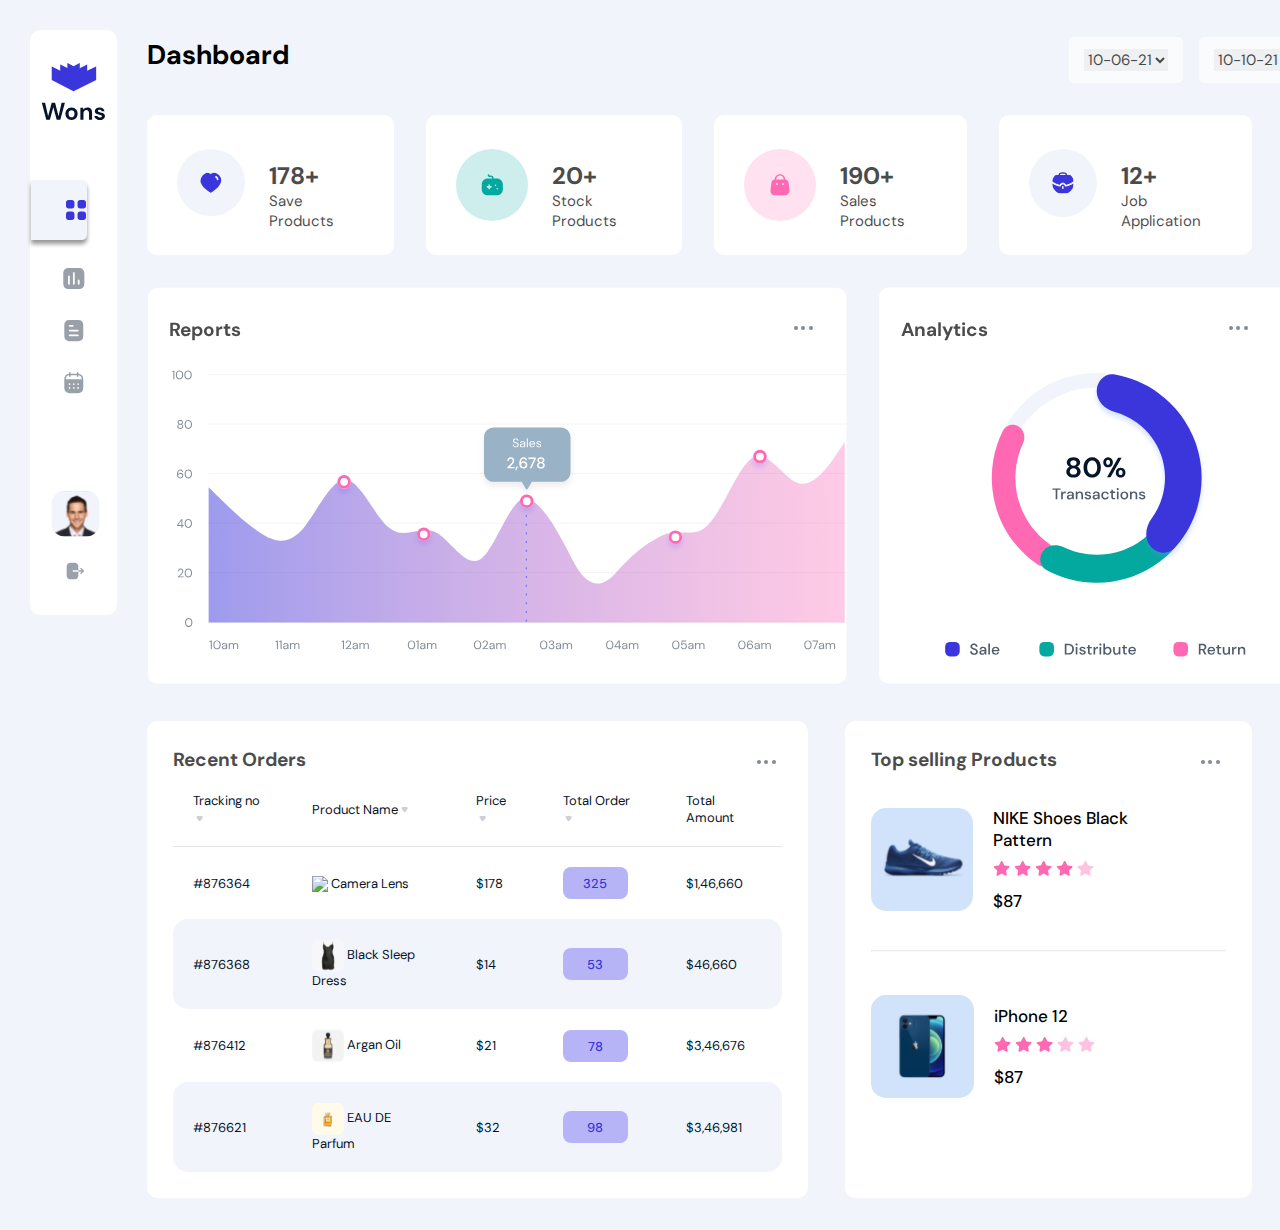
==== index.html @ 0113b651 "the new project" ====
<!DOCTYPE html>
<html lang="en">
<head>
    <meta charset="UTF-8">
    <meta http-equiv="X-UA-Compatible" content="IE=edge">
    <meta name="viewport" content="width=device-width, user-scalable=no, initial-scale=1.0, maximum-scale=1.0, minimum-scale=1.0">
    <title>Wons</title>
    <link rel="stylesheet" href="css/style.css">
</head>
<body>
    <aside>  
        <div class="container">
            <navigation class="navigation">
                <div class="logo_block">
                    <a href="#"><img src="/img/logo.svg" alt="logo"></a>
                </div>
                <div class="menu_bar">
                    <a href="#" class="active"><svg width="20" height="20" viewBox="0 0 20 20" fill="none" xmlns="http://www.w3.org/2000/svg">
                            <path fill-rule="evenodd" clip-rule="evenodd" d="M2.54 0H5.92C7.33 0 8.46 1.15 8.46 2.561V5.97C8.46 7.39 7.33 8.53 5.92 8.53H2.54C1.14 8.53 0 7.39 0 5.97V2.561C0 1.15 1.14 0 2.54 0ZM2.54 11.4697H5.92C7.33 11.4697 8.46 12.6107 8.46 14.0307V17.4397C8.46 18.8497 7.33 19.9997 5.92 19.9997H2.54C1.14 19.9997 0 18.8497 0 17.4397V14.0307C0 12.6107 1.14 11.4697 2.54 11.4697ZM17.4601 0H14.0801C12.6701 0 11.5401 1.15 11.5401 2.561V5.97C11.5401 7.39 12.6701 8.53 14.0801 8.53H17.4601C18.8601 8.53 20.0001 7.39 20.0001 5.97V2.561C20.0001 1.15 18.8601 0 17.4601 0ZM14.0801 11.4697H17.4601C18.8601 11.4697 20.0001 12.6107 20.0001 14.0307V17.4397C20.0001 18.8497 18.8601 19.9997 17.4601 19.9997H14.0801C12.6701 19.9997 11.5401 18.8497 11.5401 17.4397V14.0307C11.5401 12.6107 12.6701 11.4697 14.0801 11.4697Z"/></g></svg>                        
                    <a href="#"><svg width="26" height="27" viewBox="0 0 26 27" fill="none" xmlns="http://www.w3.org/2000/svg">
                            <path fill-rule="evenodd" clip-rule="evenodd" d="M7.86874 2.97266H17.7137C21.2989 2.97266 23.3229 5.01036 23.3335 8.60301V18.4693C23.3335 22.0609 21.2989 24.0997 17.7137 24.0997H7.86874C4.2835 24.0997 2.25 22.0609 2.25 18.4693V8.60301C2.25 5.01036 4.2835 2.97266 7.86874 2.97266ZM12.8438 19.7258C13.2981 19.7258 13.6766 19.3878 13.7188 18.9336V8.16933C13.7609 7.84186 13.6039 7.51334 13.3192 7.33481C13.023 7.15523 12.6646 7.15523 12.381 7.33481C12.0953 7.51334 11.9383 7.84186 11.9688 8.16933V18.9336C12.0226 19.3878 12.401 19.7258 12.8438 19.7258ZM17.6935 19.726C18.1363 19.726 18.5147 19.388 18.5685 18.9337V15.4689C18.5991 15.1298 18.442 14.8139 18.1563 14.6344C17.8727 14.4548 17.5143 14.4548 17.2192 14.6344C16.9335 14.8139 16.7764 15.1298 16.8186 15.4689V18.9337C16.8607 19.388 17.2392 19.726 17.6935 19.726ZM8.80637 18.9349C8.7642 19.3891 8.38576 19.7271 7.93141 19.7271C7.47811 19.7271 7.09861 19.3891 7.0575 18.9349V11.6355C7.02587 11.307 7.18294 10.9805 7.46863 10.801C7.7522 10.6214 8.11167 10.6214 8.3963 10.801C8.67987 10.9805 8.83905 11.307 8.80637 11.6355V18.9349Z" fill="#06152B"/></g></svg></a>
                    <a href="#"><svg width="26" height="27" viewBox="0 0 26 27" fill="none" xmlns="http://www.w3.org/2000/svg">
                            <path fill-rule="evenodd" clip-rule="evenodd" d="M8.37428 3.05957H17.2093C20.4656 3.05957 22.2788 4.93988 22.2788 8.16175V19.0739C22.2788 22.3486 20.4656 24.1866 17.2093 24.1866H8.37428C5.1696 24.1866 3.30371 22.3486 3.30371 19.0739V8.16175C3.30371 4.93988 5.1696 3.05957 8.37428 3.05957ZM8.65858 7.9835V7.97294H11.8095C12.2638 7.97294 12.6328 8.34266 12.6328 8.79584C12.6328 9.26169 12.2638 9.63141 11.8095 9.63141H8.65858C8.20423 9.63141 7.83632 9.26169 7.83632 8.80746C7.83632 8.35322 8.20423 7.9835 8.65858 7.9835ZM8.65858 14.4064H16.9233C17.3766 14.4064 17.7455 14.0367 17.7455 13.5825C17.7455 13.1282 17.3766 12.7575 16.9233 12.7575H8.65858C8.20423 12.7575 7.83632 13.1282 7.83632 13.5825C7.83632 14.0367 8.20423 14.4064 8.65858 14.4064ZM8.65874 19.2336H16.9235C17.3441 19.1913 17.6614 18.8311 17.6614 18.4096C17.6614 17.9765 17.3441 17.6174 16.9235 17.5751H8.65874C8.34249 17.5434 8.03678 17.6913 7.86811 17.966C7.69944 18.2301 7.69944 18.5787 7.86811 18.8533C8.03678 19.1174 8.34249 19.2758 8.65874 19.2336Z" fill="#06152B"/></g></svg></a>
                    <a href="#"><svg width="26" height="27" viewBox="0 0 26 27" fill="none" xmlns="http://www.w3.org/2000/svg">
                            <path fill-rule="evenodd" clip-rule="evenodd" d="M17.4411 3.91447L17.4421 4.70634C20.346 4.93439 22.2642 6.91723 22.2674 9.958L22.2788 18.8586C22.283 22.1739 20.2045 24.2137 16.8728 24.219L8.73469 24.2296C5.42386 24.2338 3.31933 22.1454 3.31517 18.8206L3.30372 10.0245C3.29955 6.96369 5.15012 4.98613 8.05399 4.71901L8.05295 3.92714C8.05191 3.46258 8.39538 3.1131 8.85334 3.1131C9.3113 3.11204 9.65477 3.46047 9.65581 3.92503L9.65685 4.6641L15.8393 4.65566L15.8382 3.91658C15.8372 3.45202 16.1807 3.1036 16.6386 3.10254C17.0862 3.10149 17.4401 3.44991 17.4411 3.91447ZM4.90732 10.3513L20.6652 10.3302V9.96067C20.6205 7.69065 19.4839 6.49968 17.4439 6.32231L17.445 7.13529C17.445 7.58929 17.0921 7.94933 16.6446 7.94933C16.1866 7.95039 15.8421 7.59141 15.8421 7.1374L15.8411 6.28219L9.65864 6.29063L9.65968 7.14479C9.65968 7.59985 9.31725 7.95883 8.85929 7.95883C8.40134 7.95989 8.05683 7.60196 8.05683 7.1469L8.05579 6.33392C6.0262 6.53769 4.90316 7.73289 4.90628 10.023L4.90732 10.3513ZM16.2067 15.1495V15.1611C16.2171 15.6468 16.6126 16.0153 17.0925 16.0047C17.5608 15.9931 17.9345 15.5908 17.9241 15.1051C17.9022 14.6406 17.5265 14.2615 17.0591 14.2626C16.5804 14.2732 16.2057 14.6638 16.2067 15.1495ZM17.0657 19.8899C16.5869 19.8793 16.2008 19.4792 16.1997 18.9935C16.1893 18.5078 16.5734 18.1055 17.0521 18.0939H17.0626C17.5517 18.0939 17.9483 18.4941 17.9483 18.9903C17.9493 19.4866 17.5538 19.8888 17.0657 19.8899ZM11.918 15.1675C11.9388 15.6532 12.3353 16.0323 12.8141 16.0111C13.2825 15.989 13.6561 15.5878 13.6353 15.1021C13.6239 14.627 13.2388 14.2574 12.7704 14.2585C12.2916 14.2796 11.9169 14.6819 11.918 15.1675ZM12.8182 19.8425C12.3394 19.8636 11.9439 19.4846 11.9221 18.9989C11.9221 18.5132 12.2957 18.112 12.7745 18.0898C13.2429 18.0888 13.629 18.4583 13.6394 18.9324C13.6613 19.4191 13.2866 19.8203 12.8182 19.8425ZM7.63024 15.2047C7.65106 15.6904 8.04761 16.0704 8.52638 16.0483C8.99475 16.0272 9.3684 15.6249 9.34655 15.1392C9.33614 14.6641 8.95104 14.2946 8.48163 14.2956C8.00285 14.3167 7.6292 14.719 7.63024 15.2047ZM8.53082 19.8484C8.05204 19.8706 7.65653 19.4905 7.63468 19.0048C7.63363 18.5191 8.00833 18.1168 8.4871 18.0957C8.95547 18.0947 9.34161 18.4642 9.35202 18.9393C9.37388 19.425 9.00022 19.8273 8.53082 19.8484Z" fill="#06152B"/></g></svg></a>                                                                                                                                                                                         
                </div>
                <div class="profile">
                    <a href="#"><img src="/img/profile_photo.svg" alt=""></a>
                    <a href="#"><img src="/img/logout.svg" alt=""></a>                    
                </div>
            </navigation>
        </div>
    </aside>
    <main>
        <section class="page_header">
            <div class="page_header_title">
                <h2>Dashboard</h2>
            </div>
            <div class="page_header_select">
                <div class="page_header_select_item">
                    <select name="" id=""><option value="">10-06-21</option></select>
                </div>
                <div class="page_header_select_item">
                    <select name="" id=""><option value="">10-10-21</option></select>
                </div>                                              
            </div>
        </section>
        <section class="results">
            <div class="results_wrapper">
                <div class="results_item">
                    <div class="results_item_img">
                        <img src="/img/heart.svg" alt="heart" >
                    </div>            
                    <div class="result_item_number">
                        <span>178+</span>
                        <h3>Save Products</h3>
                    </div>
                </div>
                <div class="results_item">
                    <div class="result_item_img circle_green">
                        <img src="/img/game.svg" alt="game"">
                    </div>                    
                    <div class="result_item_number">
                        <span>20+</span>
                        <h3>Stock Products</h3>
                    </div>
                </div>
                <div class="results_item ">
                    <div class="result_item_img circle_red">
                        <img src="/img/bag.svg" alt="work" >
                    </div>                    
                    <div class="result_item_number">
                        <span>190+</span>
                        <h3>Sales Products</h3>
                    </div>
                </div>
                <div class="results_item">
                    <div class="result_item_img">
                        <img src="/img/work.svg" alt="bag">
                    </div>                    
                    <div class="result_item_number">
                        <span>12+</span>
                        <h3>Job Application</h3>
                    </div>
                </div>
            </div>
        </div>
        <section class="analitycs">
            <div class="analitycs_first_section">               
                <img src="/img/reports.svg" alt="">
                <div class="analitycs_menu">
                    <h4 class="title_of_section">Reports</h4>
                    <button class="menu_dot">
                        <span class="dot"></span>
                        <span class="dot"></span>
                        <span class="dot"></span>
                    </button>
                </div>
            </div>
            <div class="analitycs_second_section">               
                <img src="/img/transaction.svg" alt="">
                <div class="analitycs_menu">
                    <h4 class="title_of_section">Analytics</h4>
                    <button class="menu_dot">
                        <span class="dot"></span>
                        <span class="dot"></span>
                        <span class="dot"></span>
                    </button>
                </div>
            </div>            
        </section>
        <div class="orders">
            <div class="orders_wrapper">
                <div class="orders_section">
                    <div class="orders_header">
                        <h4 class="title_of_section">Recent Orders</h4>
                        <button class="menu_dot">
                            <span class="dot"></span>
                            <span class="dot"></span>
                            <span class="dot"></span>
                        </button>
                    </div>
                    <table class="orders_table">
                        <thead>
                            <tr>
                                <th class="desc">Tracking no</th>
                                <th class="desc">Product Name</th>
                                <th class="desc">Price </th>
                                <th class="desc">Total Order </th>
                                <th>Total Amount</th>
                            </tr>
                        </thead>
                        <tbody>
                            <tr>
                                <td>#876364</td>
                                <td> <img src="/img/camera.svg"> Camera Lens</td>
                                <td>$178</td>
                                <td><div class="total_order">325</div></td>
                                <td>$1,46,660</td>
                            </tr>
                            <tr>
                                <td>#876368</td>
                                <td> <img src="/img/black_dress.svg"> Black Sleep Dress</td>
                                <td>$14</td>
                                <td><div class="total_order">53</div></td>
                                <td>$46,660</td>
                            </tr>
                            <tr>
                                <td>#876412</td>
                                <td> <img src="/img/argan_oil.svg" alt=""> Argan Oil</td>
                                <td>$21</td>
                                <td><div class="total_order">78</div></td>
                                <td>$3,46,676</td>
                            </tr>
                            <tr>
                                <td>#876621</td>
                                <td> <img src="/img/parfum.svg" alt=""> EAU DE Parfum</td>
                                <td>$32</td>
                                <td> <div class="total_order">98</div></td>
                                <td>$3,46,981</td>
                            </tr>              
                        </tbody>                                  
                    </table>
                </div>
                <div class="orders_section">
                    <div class="orders_header">
                        <h4 class="title_of_section">Top selling Products</h4>
                        <button class="menu_dot">
                            <span class="dot"></span>
                            <span class="dot"></span>
                            <span class="dot"></span>
                        </button>
                    </div>
                    <div class="order_header_item">
                        <img src="/img/nike_shoes.svg" alt="">
                        <div class="orders_description">
                            <span>NIKE Shoes Black Pattern</span>
                            <div class="stars">
                                <svg width="17" height="16" viewBox="0 0 17 16" fill="none" xmlns="http://www.w3.org/2000/svg"><path d="M13.3578 10.1684C13.153 10.3638 13.0589 10.6463 13.1056 10.9234L13.8084 14.7527C13.8676 15.0772 13.7285 15.4057 13.4526 15.5933C13.1823 15.7878 12.8226 15.8112 12.5277 15.6555L9.02645 13.8576C8.90471 13.7938 8.76953 13.7596 8.63119 13.7557H8.41695C8.34264 13.7666 8.26992 13.7899 8.20351 13.8257L4.70147 15.6322C4.52835 15.7178 4.3323 15.7481 4.1402 15.7178C3.6722 15.6306 3.35995 15.1916 3.43663 14.7286L4.1402 10.8993C4.18684 10.6198 4.09277 10.3358 3.88802 10.1373L1.03342 7.41318C0.794684 7.18514 0.711678 6.84268 0.820771 6.53369C0.926702 6.22548 1.19706 6.00055 1.52355 5.94996L5.45247 5.38879C5.75129 5.35844 6.01375 5.17943 6.14814 4.9148L7.87939 1.42017C7.9205 1.34234 7.97347 1.27074 8.0375 1.21003L8.10865 1.15555C8.1458 1.11507 8.18849 1.08161 8.23592 1.05436L8.32209 1.02323L8.45648 0.96875H8.78929C9.08653 0.999104 9.34819 1.17422 9.48496 1.43574L11.2391 4.9148C11.3656 5.16931 11.6115 5.34598 11.8953 5.38879L15.8242 5.94996C16.1562 5.99665 16.4337 6.22236 16.5436 6.53369C16.6471 6.84579 16.5578 7.18825 16.3143 7.41318L13.3578 10.1684Z" fill="#FF69B4"/>
                                    </svg>
                                <svg width="17" height="16" viewBox="0 0 17 16" fill="none" xmlns="http://www.w3.org/2000/svg"><path d="M13.3578 10.1684C13.153 10.3638 13.0589 10.6463 13.1056 10.9234L13.8084 14.7527C13.8676 15.0772 13.7285 15.4057 13.4526 15.5933C13.1823 15.7878 12.8226 15.8112 12.5277 15.6555L9.02645 13.8576C8.90471 13.7938 8.76953 13.7596 8.63119 13.7557H8.41695C8.34264 13.7666 8.26992 13.7899 8.20351 13.8257L4.70147 15.6322C4.52835 15.7178 4.3323 15.7481 4.1402 15.7178C3.6722 15.6306 3.35995 15.1916 3.43663 14.7286L4.1402 10.8993C4.18684 10.6198 4.09277 10.3358 3.88802 10.1373L1.03342 7.41318C0.794684 7.18514 0.711678 6.84268 0.820771 6.53369C0.926702 6.22548 1.19706 6.00055 1.52355 5.94996L5.45247 5.38879C5.75129 5.35844 6.01375 5.17943 6.14814 4.9148L7.87939 1.42017C7.9205 1.34234 7.97347 1.27074 8.0375 1.21003L8.10865 1.15555C8.1458 1.11507 8.18849 1.08161 8.23592 1.05436L8.32209 1.02323L8.45648 0.96875H8.78929C9.08653 0.999104 9.34819 1.17422 9.48496 1.43574L11.2391 4.9148C11.3656 5.16931 11.6115 5.34598 11.8953 5.38879L15.8242 5.94996C16.1562 5.99665 16.4337 6.22236 16.5436 6.53369C16.6471 6.84579 16.5578 7.18825 16.3143 7.41318L13.3578 10.1684Z" fill="#FF69B4"/>
                                    </svg>
                                <svg width="17" height="16" viewBox="0 0 17 16" fill="none" xmlns="http://www.w3.org/2000/svg"><path d="M13.3578 10.1684C13.153 10.3638 13.0589 10.6463 13.1056 10.9234L13.8084 14.7527C13.8676 15.0772 13.7285 15.4057 13.4526 15.5933C13.1823 15.7878 12.8226 15.8112 12.5277 15.6555L9.02645 13.8576C8.90471 13.7938 8.76953 13.7596 8.63119 13.7557H8.41695C8.34264 13.7666 8.26992 13.7899 8.20351 13.8257L4.70147 15.6322C4.52835 15.7178 4.3323 15.7481 4.1402 15.7178C3.6722 15.6306 3.35995 15.1916 3.43663 14.7286L4.1402 10.8993C4.18684 10.6198 4.09277 10.3358 3.88802 10.1373L1.03342 7.41318C0.794684 7.18514 0.711678 6.84268 0.820771 6.53369C0.926702 6.22548 1.19706 6.00055 1.52355 5.94996L5.45247 5.38879C5.75129 5.35844 6.01375 5.17943 6.14814 4.9148L7.87939 1.42017C7.9205 1.34234 7.97347 1.27074 8.0375 1.21003L8.10865 1.15555C8.1458 1.11507 8.18849 1.08161 8.23592 1.05436L8.32209 1.02323L8.45648 0.96875H8.78929C9.08653 0.999104 9.34819 1.17422 9.48496 1.43574L11.2391 4.9148C11.3656 5.16931 11.6115 5.34598 11.8953 5.38879L15.8242 5.94996C16.1562 5.99665 16.4337 6.22236 16.5436 6.53369C16.6471 6.84579 16.5578 7.18825 16.3143 7.41318L13.3578 10.1684Z" fill="#FF69B4"/>
                                    </svg>
                                <svg width="17" height="16" viewBox="0 0 17 16" fill="none" xmlns="http://www.w3.org/2000/svg"><path d="M13.3578 10.1684C13.153 10.3638 13.0589 10.6463 13.1056 10.9234L13.8084 14.7527C13.8676 15.0772 13.7285 15.4057 13.4526 15.5933C13.1823 15.7878 12.8226 15.8112 12.5277 15.6555L9.02645 13.8576C8.90471 13.7938 8.76953 13.7596 8.63119 13.7557H8.41695C8.34264 13.7666 8.26992 13.7899 8.20351 13.8257L4.70147 15.6322C4.52835 15.7178 4.3323 15.7481 4.1402 15.7178C3.6722 15.6306 3.35995 15.1916 3.43663 14.7286L4.1402 10.8993C4.18684 10.6198 4.09277 10.3358 3.88802 10.1373L1.03342 7.41318C0.794684 7.18514 0.711678 6.84268 0.820771 6.53369C0.926702 6.22548 1.19706 6.00055 1.52355 5.94996L5.45247 5.38879C5.75129 5.35844 6.01375 5.17943 6.14814 4.9148L7.87939 1.42017C7.9205 1.34234 7.97347 1.27074 8.0375 1.21003L8.10865 1.15555C8.1458 1.11507 8.18849 1.08161 8.23592 1.05436L8.32209 1.02323L8.45648 0.96875H8.78929C9.08653 0.999104 9.34819 1.17422 9.48496 1.43574L11.2391 4.9148C11.3656 5.16931 11.6115 5.34598 11.8953 5.38879L15.8242 5.94996C16.1562 5.99665 16.4337 6.22236 16.5436 6.53369C16.6471 6.84579 16.5578 7.18825 16.3143 7.41318L13.3578 10.1684Z" fill="#FF69B4"/>
                                    </svg>
                                <svg width="17" height="16" viewBox="0 0 17 16" fill="none" xmlns="http://www.w3.org/2000/svg"><path opacity="0.4" d="M13.1204 10.1684C12.9157 10.3638 12.8216 10.6463 12.8683 10.9234L13.571 14.7527C13.6303 15.0772 13.4912 15.4057 13.2153 15.5933C12.9449 15.7878 12.5853 15.8112 12.2904 15.6555L8.78914 13.8576C8.6674 13.7938 8.53222 13.7596 8.39388 13.7557H8.17965C8.10534 13.7666 8.03261 13.7899 7.96621 13.8257L4.46417 15.6322C4.29104 15.7178 4.09499 15.7481 3.90289 15.7178C3.4349 15.6306 3.12264 15.1916 3.19932 14.7286L3.90289 10.8993C3.94953 10.6198 3.85546 10.3358 3.65071 10.1373L0.796118 7.41318C0.557379 7.18514 0.474373 6.84268 0.583466 6.53369C0.689397 6.22548 0.959758 6.00055 1.28625 5.94996L5.21517 5.38879C5.51399 5.35844 5.77644 5.17943 5.91083 4.9148L7.64209 1.42017C7.6832 1.34234 7.73616 1.27074 7.8002 1.21003L7.87134 1.15555C7.9085 1.11507 7.95119 1.08161 7.99862 1.05436L8.08478 1.02323L8.21917 0.96875H8.55199C8.84923 0.999104 9.11089 1.17422 9.24765 1.43574L11.0018 4.9148C11.1283 5.16931 11.3742 5.34598 11.658 5.38879L15.5869 5.94996C15.9189 5.99665 16.1964 6.22237 16.3063 6.53369C16.4098 6.84579 16.3205 7.18825 16.077 7.41318L13.1204 10.1684Z" fill="#FF69B4"/>
                                    </svg>                                                                                                        
                            </div>
                            <span>$87</span>
                        </div>
                    </div>
                    <hr>
                    <div class="order_header_item">
                        <img src="/img/iphone.svg" class="item_background">
                        <div class="orders_description">
                            <span>iPhone 12</span>
                            <div class="stars">
                                <svg width="17" height="16" viewBox="0 0 17 16" fill="none" xmlns="http://www.w3.org/2000/svg"><path d="M13.3578 10.1684C13.153 10.3638 13.0589 10.6463 13.1056 10.9234L13.8084 14.7527C13.8676 15.0772 13.7285 15.4057 13.4526 15.5933C13.1823 15.7878 12.8226 15.8112 12.5277 15.6555L9.02645 13.8576C8.90471 13.7938 8.76953 13.7596 8.63119 13.7557H8.41695C8.34264 13.7666 8.26992 13.7899 8.20351 13.8257L4.70147 15.6322C4.52835 15.7178 4.3323 15.7481 4.1402 15.7178C3.6722 15.6306 3.35995 15.1916 3.43663 14.7286L4.1402 10.8993C4.18684 10.6198 4.09277 10.3358 3.88802 10.1373L1.03342 7.41318C0.794684 7.18514 0.711678 6.84268 0.820771 6.53369C0.926702 6.22548 1.19706 6.00055 1.52355 5.94996L5.45247 5.38879C5.75129 5.35844 6.01375 5.17943 6.14814 4.9148L7.87939 1.42017C7.9205 1.34234 7.97347 1.27074 8.0375 1.21003L8.10865 1.15555C8.1458 1.11507 8.18849 1.08161 8.23592 1.05436L8.32209 1.02323L8.45648 0.96875H8.78929C9.08653 0.999104 9.34819 1.17422 9.48496 1.43574L11.2391 4.9148C11.3656 5.16931 11.6115 5.34598 11.8953 5.38879L15.8242 5.94996C16.1562 5.99665 16.4337 6.22236 16.5436 6.53369C16.6471 6.84579 16.5578 7.18825 16.3143 7.41318L13.3578 10.1684Z" fill="#FF69B4"/>
                                    </svg>
                                <svg width="17" height="16" viewBox="0 0 17 16" fill="none" xmlns="http://www.w3.org/2000/svg"><path d="M13.3578 10.1684C13.153 10.3638 13.0589 10.6463 13.1056 10.9234L13.8084 14.7527C13.8676 15.0772 13.7285 15.4057 13.4526 15.5933C13.1823 15.7878 12.8226 15.8112 12.5277 15.6555L9.02645 13.8576C8.90471 13.7938 8.76953 13.7596 8.63119 13.7557H8.41695C8.34264 13.7666 8.26992 13.7899 8.20351 13.8257L4.70147 15.6322C4.52835 15.7178 4.3323 15.7481 4.1402 15.7178C3.6722 15.6306 3.35995 15.1916 3.43663 14.7286L4.1402 10.8993C4.18684 10.6198 4.09277 10.3358 3.88802 10.1373L1.03342 7.41318C0.794684 7.18514 0.711678 6.84268 0.820771 6.53369C0.926702 6.22548 1.19706 6.00055 1.52355 5.94996L5.45247 5.38879C5.75129 5.35844 6.01375 5.17943 6.14814 4.9148L7.87939 1.42017C7.9205 1.34234 7.97347 1.27074 8.0375 1.21003L8.10865 1.15555C8.1458 1.11507 8.18849 1.08161 8.23592 1.05436L8.32209 1.02323L8.45648 0.96875H8.78929C9.08653 0.999104 9.34819 1.17422 9.48496 1.43574L11.2391 4.9148C11.3656 5.16931 11.6115 5.34598 11.8953 5.38879L15.8242 5.94996C16.1562 5.99665 16.4337 6.22236 16.5436 6.53369C16.6471 6.84579 16.5578 7.18825 16.3143 7.41318L13.3578 10.1684Z" fill="#FF69B4"/>
                                    </svg>
                                <svg width="17" height="16" viewBox="0 0 17 16" fill="none" xmlns="http://www.w3.org/2000/svg"><path d="M13.3578 10.1684C13.153 10.3638 13.0589 10.6463 13.1056 10.9234L13.8084 14.7527C13.8676 15.0772 13.7285 15.4057 13.4526 15.5933C13.1823 15.7878 12.8226 15.8112 12.5277 15.6555L9.02645 13.8576C8.90471 13.7938 8.76953 13.7596 8.63119 13.7557H8.41695C8.34264 13.7666 8.26992 13.7899 8.20351 13.8257L4.70147 15.6322C4.52835 15.7178 4.3323 15.7481 4.1402 15.7178C3.6722 15.6306 3.35995 15.1916 3.43663 14.7286L4.1402 10.8993C4.18684 10.6198 4.09277 10.3358 3.88802 10.1373L1.03342 7.41318C0.794684 7.18514 0.711678 6.84268 0.820771 6.53369C0.926702 6.22548 1.19706 6.00055 1.52355 5.94996L5.45247 5.38879C5.75129 5.35844 6.01375 5.17943 6.14814 4.9148L7.87939 1.42017C7.9205 1.34234 7.97347 1.27074 8.0375 1.21003L8.10865 1.15555C8.1458 1.11507 8.18849 1.08161 8.23592 1.05436L8.32209 1.02323L8.45648 0.96875H8.78929C9.08653 0.999104 9.34819 1.17422 9.48496 1.43574L11.2391 4.9148C11.3656 5.16931 11.6115 5.34598 11.8953 5.38879L15.8242 5.94996C16.1562 5.99665 16.4337 6.22236 16.5436 6.53369C16.6471 6.84579 16.5578 7.18825 16.3143 7.41318L13.3578 10.1684Z" fill="#FF69B4"/>
                                    </svg>
                                <svg width="17" height="16" viewBox="0 0 17 16" fill="none" xmlns="http://www.w3.org/2000/svg"><path opacity="0.4" d="M13.1204 10.1684C12.9157 10.3638 12.8216 10.6463 12.8683 10.9234L13.571 14.7527C13.6303 15.0772 13.4912 15.4057 13.2153 15.5933C12.9449 15.7878 12.5853 15.8112 12.2904 15.6555L8.78914 13.8576C8.6674 13.7938 8.53222 13.7596 8.39388 13.7557H8.17965C8.10534 13.7666 8.03261 13.7899 7.96621 13.8257L4.46417 15.6322C4.29104 15.7178 4.09499 15.7481 3.90289 15.7178C3.4349 15.6306 3.12264 15.1916 3.19932 14.7286L3.90289 10.8993C3.94953 10.6198 3.85546 10.3358 3.65071 10.1373L0.796118 7.41318C0.557379 7.18514 0.474373 6.84268 0.583466 6.53369C0.689397 6.22548 0.959758 6.00055 1.28625 5.94996L5.21517 5.38879C5.51399 5.35844 5.77644 5.17943 5.91083 4.9148L7.64209 1.42017C7.6832 1.34234 7.73616 1.27074 7.8002 1.21003L7.87134 1.15555C7.9085 1.11507 7.95119 1.08161 7.99862 1.05436L8.08478 1.02323L8.21917 0.96875H8.55199C8.84923 0.999104 9.11089 1.17422 9.24765 1.43574L11.0018 4.9148C11.1283 5.16931 11.3742 5.34598 11.658 5.38879L15.5869 5.94996C15.9189 5.99665 16.1964 6.22237 16.3063 6.53369C16.4098 6.84579 16.3205 7.18825 16.077 7.41318L13.1204 10.1684Z" fill="#FF69B4"/>
                                    </svg>
                                <svg width="17" height="16" viewBox="0 0 17 16" fill="none" xmlns="http://www.w3.org/2000/svg"><path opacity="0.4" d="M13.1204 10.1684C12.9157 10.3638 12.8216 10.6463 12.8683 10.9234L13.571 14.7527C13.6303 15.0772 13.4912 15.4057 13.2153 15.5933C12.9449 15.7878 12.5853 15.8112 12.2904 15.6555L8.78914 13.8576C8.6674 13.7938 8.53222 13.7596 8.39388 13.7557H8.17965C8.10534 13.7666 8.03261 13.7899 7.96621 13.8257L4.46417 15.6322C4.29104 15.7178 4.09499 15.7481 3.90289 15.7178C3.4349 15.6306 3.12264 15.1916 3.19932 14.7286L3.90289 10.8993C3.94953 10.6198 3.85546 10.3358 3.65071 10.1373L0.796118 7.41318C0.557379 7.18514 0.474373 6.84268 0.583466 6.53369C0.689397 6.22548 0.959758 6.00055 1.28625 5.94996L5.21517 5.38879C5.51399 5.35844 5.77644 5.17943 5.91083 4.9148L7.64209 1.42017C7.6832 1.34234 7.73616 1.27074 7.8002 1.21003L7.87134 1.15555C7.9085 1.11507 7.95119 1.08161 7.99862 1.05436L8.08478 1.02323L8.21917 0.96875H8.55199C8.84923 0.999104 9.11089 1.17422 9.24765 1.43574L11.0018 4.9148C11.1283 5.16931 11.3742 5.34598 11.658 5.38879L15.5869 5.94996C15.9189 5.99665 16.1964 6.22237 16.3063 6.53369C16.4098 6.84579 16.3205 7.18825 16.077 7.41318L13.1204 10.1684Z" fill="#FF69B4"/>
                                    </svg>                                                                                                        
                            </div>
                            <span>$87</span>
                        </div>
                    </div>
                </div>
            </div>
        </div>  
    </main> 
</body>
</html>
---- css/style.css ----
@import url('https://fonts.googleapis.com/css2?family=DM+Sans:wght@400;500;700&display=swap');
@import url('./aside.css');
@import url('./page_header.css');
@import url('./result.css');
@import url('./analitycs.css');
@import url('./orders.css');

* {
    box-sizing: border-box;
}

html, body, footer {
    font-family: 'DM Sans', Verdana, Tahoma, sans-serif;
    font-weight: 400;
    margin: 0;
    background: #F1F4FA;   
}

h1, h2, h3, h4, h5, h6, p {
    margin: 0;
}

main {
    margin-left: 147px ;
    margin-right: 28px;
}

:root {
    --main-color:#06152B;
}

:root {
    --background-color:#F1F4FA;
}

.title_of_section {
    opacity: 0.7;
    font-size: 19.0143px;
    line-height: 25px;
    position: absolute;
    top: 30px;
    left: 22px;
}

.dot {
    height: 4px;
    width: 4px;
    background: var(--main-color);
    opacity: 0.5;
    border-radius: 50%;
    display: inline-block;
}

.menu_dot  {
    position: absolute;
    top: 30px;
    right: 60px;
    border:0;
    background:none;
}

.menu_dot :hover {
    opacity: 1;
}
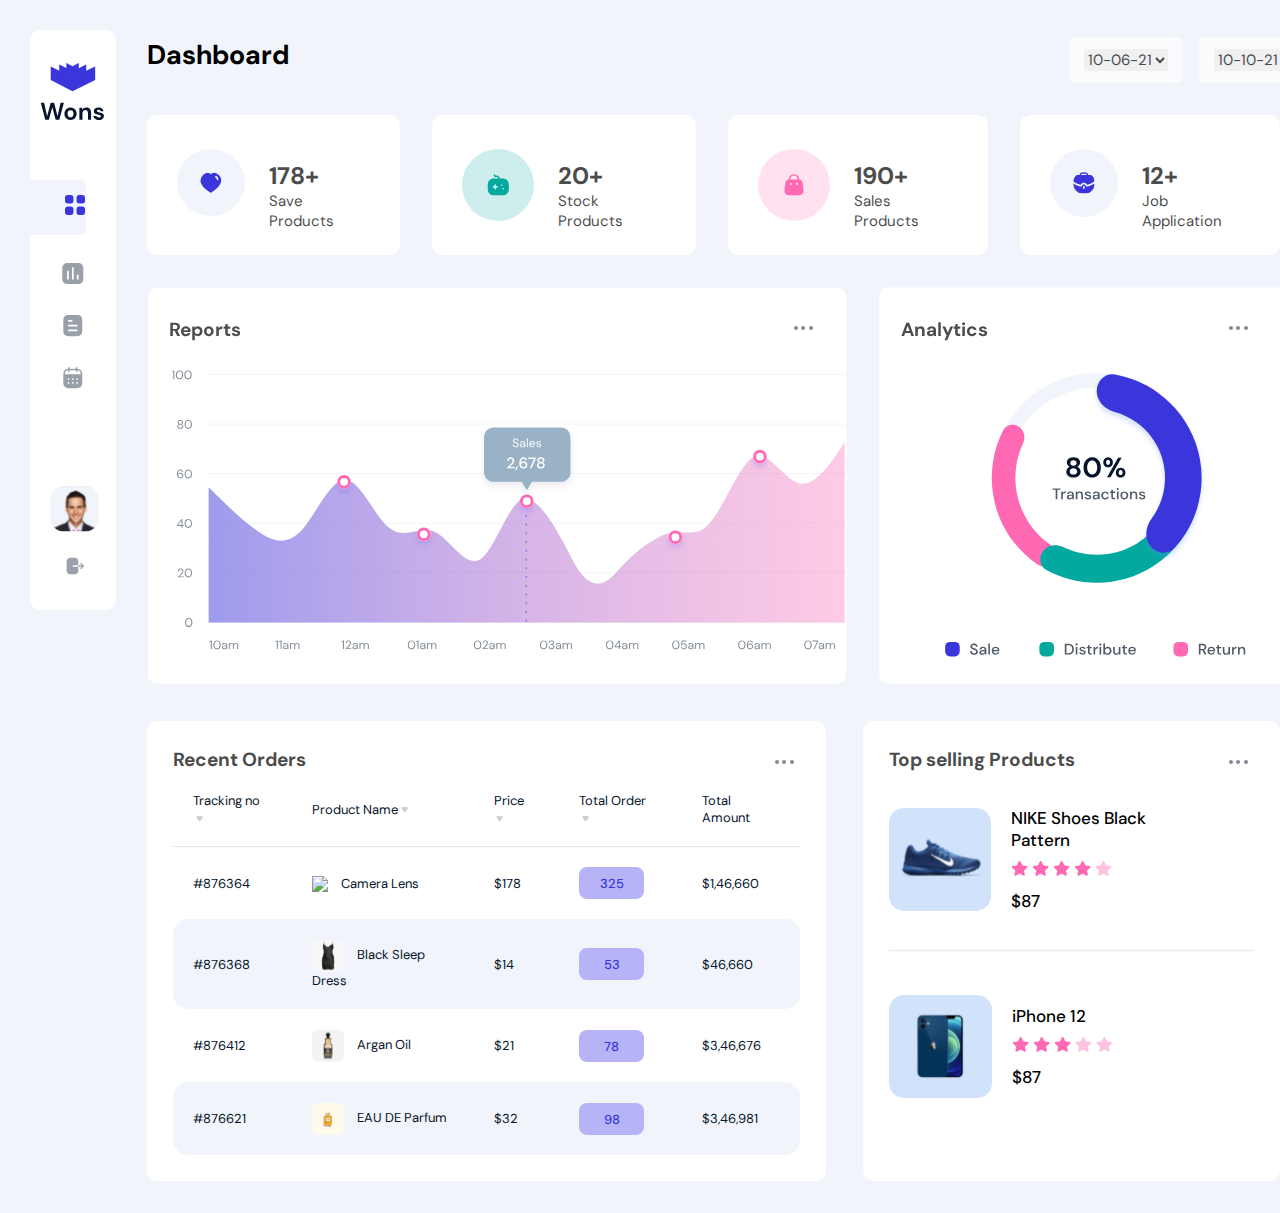
==== commit eb3555b6: "Added a few pages, log in, sign up, and customer list" ====
--- a/index.html
+++ b/index.html
@@ -15,9 +15,9 @@
                     <a href="#"><img src="/img/logo.svg" alt="logo"></a>
                 </div>
                 <div class="menu_bar">
-                    <a href="#" class="active"><svg width="20" height="20" viewBox="0 0 20 20" fill="none" xmlns="http://www.w3.org/2000/svg">
-                            <path fill-rule="evenodd" clip-rule="evenodd" d="M2.54 0H5.92C7.33 0 8.46 1.15 8.46 2.561V5.97C8.46 7.39 7.33 8.53 5.92 8.53H2.54C1.14 8.53 0 7.39 0 5.97V2.561C0 1.15 1.14 0 2.54 0ZM2.54 11.4697H5.92C7.33 11.4697 8.46 12.6107 8.46 14.0307V17.4397C8.46 18.8497 7.33 19.9997 5.92 19.9997H2.54C1.14 19.9997 0 18.8497 0 17.4397V14.0307C0 12.6107 1.14 11.4697 2.54 11.4697ZM17.4601 0H14.0801C12.6701 0 11.5401 1.15 11.5401 2.561V5.97C11.5401 7.39 12.6701 8.53 14.0801 8.53H17.4601C18.8601 8.53 20.0001 7.39 20.0001 5.97V2.561C20.0001 1.15 18.8601 0 17.4601 0ZM14.0801 11.4697H17.4601C18.8601 11.4697 20.0001 12.6107 20.0001 14.0307V17.4397C20.0001 18.8497 18.8601 19.9997 17.4601 19.9997H14.0801C12.6701 19.9997 11.5401 18.8497 11.5401 17.4397V14.0307C11.5401 12.6107 12.6701 11.4697 14.0801 11.4697Z"/></g></svg>                        
-                    <a href="#"><svg width="26" height="27" viewBox="0 0 26 27" fill="none" xmlns="http://www.w3.org/2000/svg">
+                    <a href="/index.html" class="active"><svg width="20" height="20" viewBox="0 0 20 20" fill="none" xmlns="http://www.w3.org/2000/svg">
+                            <path fill-rule="evenodd" clip-rule="evenodd" d="M2.54 0H5.92C7.33 0 8.46 1.15 8.46 2.561V5.97C8.46 7.39 7.33 8.53 5.92 8.53H2.54C1.14 8.53 0 7.39 0 5.97V2.561C0 1.15 1.14 0 2.54 0ZM2.54 11.4697H5.92C7.33 11.4697 8.46 12.6107 8.46 14.0307V17.4397C8.46 18.8497 7.33 19.9997 5.92 19.9997H2.54C1.14 19.9997 0 18.8497 0 17.4397V14.0307C0 12.6107 1.14 11.4697 2.54 11.4697ZM17.4601 0H14.0801C12.6701 0 11.5401 1.15 11.5401 2.561V5.97C11.5401 7.39 12.6701 8.53 14.0801 8.53H17.4601C18.8601 8.53 20.0001 7.39 20.0001 5.97V2.561C20.0001 1.15 18.8601 0 17.4601 0ZM14.0801 11.4697H17.4601C18.8601 11.4697 20.0001 12.6107 20.0001 14.0307V17.4397C20.0001 18.8497 18.8601 19.9997 17.4601 19.9997H14.0801C12.6701 19.9997 11.5401 18.8497 11.5401 17.4397V14.0307C11.5401 12.6107 12.6701 11.4697 14.0801 11.4697Z" fill="#06152B"/></g></svg>                        
+                    <a href="/customer_list.html"><svg width="26" height="27" viewBox="0 0 26 27" fill="none" xmlns="http://www.w3.org/2000/svg">
                             <path fill-rule="evenodd" clip-rule="evenodd" d="M7.86874 2.97266H17.7137C21.2989 2.97266 23.3229 5.01036 23.3335 8.60301V18.4693C23.3335 22.0609 21.2989 24.0997 17.7137 24.0997H7.86874C4.2835 24.0997 2.25 22.0609 2.25 18.4693V8.60301C2.25 5.01036 4.2835 2.97266 7.86874 2.97266ZM12.8438 19.7258C13.2981 19.7258 13.6766 19.3878 13.7188 18.9336V8.16933C13.7609 7.84186 13.6039 7.51334 13.3192 7.33481C13.023 7.15523 12.6646 7.15523 12.381 7.33481C12.0953 7.51334 11.9383 7.84186 11.9688 8.16933V18.9336C12.0226 19.3878 12.401 19.7258 12.8438 19.7258ZM17.6935 19.726C18.1363 19.726 18.5147 19.388 18.5685 18.9337V15.4689C18.5991 15.1298 18.442 14.8139 18.1563 14.6344C17.8727 14.4548 17.5143 14.4548 17.2192 14.6344C16.9335 14.8139 16.7764 15.1298 16.8186 15.4689V18.9337C16.8607 19.388 17.2392 19.726 17.6935 19.726ZM8.80637 18.9349C8.7642 19.3891 8.38576 19.7271 7.93141 19.7271C7.47811 19.7271 7.09861 19.3891 7.0575 18.9349V11.6355C7.02587 11.307 7.18294 10.9805 7.46863 10.801C7.7522 10.6214 8.11167 10.6214 8.3963 10.801C8.67987 10.9805 8.83905 11.307 8.80637 11.6355V18.9349Z" fill="#06152B"/></g></svg></a>
                     <a href="#"><svg width="26" height="27" viewBox="0 0 26 27" fill="none" xmlns="http://www.w3.org/2000/svg">
                             <path fill-rule="evenodd" clip-rule="evenodd" d="M8.37428 3.05957H17.2093C20.4656 3.05957 22.2788 4.93988 22.2788 8.16175V19.0739C22.2788 22.3486 20.4656 24.1866 17.2093 24.1866H8.37428C5.1696 24.1866 3.30371 22.3486 3.30371 19.0739V8.16175C3.30371 4.93988 5.1696 3.05957 8.37428 3.05957ZM8.65858 7.9835V7.97294H11.8095C12.2638 7.97294 12.6328 8.34266 12.6328 8.79584C12.6328 9.26169 12.2638 9.63141 11.8095 9.63141H8.65858C8.20423 9.63141 7.83632 9.26169 7.83632 8.80746C7.83632 8.35322 8.20423 7.9835 8.65858 7.9835ZM8.65858 14.4064H16.9233C17.3766 14.4064 17.7455 14.0367 17.7455 13.5825C17.7455 13.1282 17.3766 12.7575 16.9233 12.7575H8.65858C8.20423 12.7575 7.83632 13.1282 7.83632 13.5825C7.83632 14.0367 8.20423 14.4064 8.65858 14.4064ZM8.65874 19.2336H16.9235C17.3441 19.1913 17.6614 18.8311 17.6614 18.4096C17.6614 17.9765 17.3441 17.6174 16.9235 17.5751H8.65874C8.34249 17.5434 8.03678 17.6913 7.86811 17.966C7.69944 18.2301 7.69944 18.5787 7.86811 18.8533C8.03678 19.1174 8.34249 19.2758 8.65874 19.2336Z" fill="#06152B"/></g></svg></a>
@@ -25,8 +25,8 @@
                             <path fill-rule="evenodd" clip-rule="evenodd" d="M17.4411 3.91447L17.4421 4.70634C20.346 4.93439 22.2642 6.91723 22.2674 9.958L22.2788 18.8586C22.283 22.1739 20.2045 24.2137 16.8728 24.219L8.73469 24.2296C5.42386 24.2338 3.31933 22.1454 3.31517 18.8206L3.30372 10.0245C3.29955 6.96369 5.15012 4.98613 8.05399 4.71901L8.05295 3.92714C8.05191 3.46258 8.39538 3.1131 8.85334 3.1131C9.3113 3.11204 9.65477 3.46047 9.65581 3.92503L9.65685 4.6641L15.8393 4.65566L15.8382 3.91658C15.8372 3.45202 16.1807 3.1036 16.6386 3.10254C17.0862 3.10149 17.4401 3.44991 17.4411 3.91447ZM4.90732 10.3513L20.6652 10.3302V9.96067C20.6205 7.69065 19.4839 6.49968 17.4439 6.32231L17.445 7.13529C17.445 7.58929 17.0921 7.94933 16.6446 7.94933C16.1866 7.95039 15.8421 7.59141 15.8421 7.1374L15.8411 6.28219L9.65864 6.29063L9.65968 7.14479C9.65968 7.59985 9.31725 7.95883 8.85929 7.95883C8.40134 7.95989 8.05683 7.60196 8.05683 7.1469L8.05579 6.33392C6.0262 6.53769 4.90316 7.73289 4.90628 10.023L4.90732 10.3513ZM16.2067 15.1495V15.1611C16.2171 15.6468 16.6126 16.0153 17.0925 16.0047C17.5608 15.9931 17.9345 15.5908 17.9241 15.1051C17.9022 14.6406 17.5265 14.2615 17.0591 14.2626C16.5804 14.2732 16.2057 14.6638 16.2067 15.1495ZM17.0657 19.8899C16.5869 19.8793 16.2008 19.4792 16.1997 18.9935C16.1893 18.5078 16.5734 18.1055 17.0521 18.0939H17.0626C17.5517 18.0939 17.9483 18.4941 17.9483 18.9903C17.9493 19.4866 17.5538 19.8888 17.0657 19.8899ZM11.918 15.1675C11.9388 15.6532 12.3353 16.0323 12.8141 16.0111C13.2825 15.989 13.6561 15.5878 13.6353 15.1021C13.6239 14.627 13.2388 14.2574 12.7704 14.2585C12.2916 14.2796 11.9169 14.6819 11.918 15.1675ZM12.8182 19.8425C12.3394 19.8636 11.9439 19.4846 11.9221 18.9989C11.9221 18.5132 12.2957 18.112 12.7745 18.0898C13.2429 18.0888 13.629 18.4583 13.6394 18.9324C13.6613 19.4191 13.2866 19.8203 12.8182 19.8425ZM7.63024 15.2047C7.65106 15.6904 8.04761 16.0704 8.52638 16.0483C8.99475 16.0272 9.3684 15.6249 9.34655 15.1392C9.33614 14.6641 8.95104 14.2946 8.48163 14.2956C8.00285 14.3167 7.6292 14.719 7.63024 15.2047ZM8.53082 19.8484C8.05204 19.8706 7.65653 19.4905 7.63468 19.0048C7.63363 18.5191 8.00833 18.1168 8.4871 18.0957C8.95547 18.0947 9.34161 18.4642 9.35202 18.9393C9.37388 19.425 9.00022 19.8273 8.53082 19.8484Z" fill="#06152B"/></g></svg></a>                                                                                                                                                                                         
                 </div>
                 <div class="profile">
-                    <a href="#"><img src="/img/profile_photo.svg" alt=""></a>
-                    <a href="#"><img src="/img/logout.svg" alt=""></a>                    
+                    <a href="/sign_up.html"><img src="/img/profile_photo.svg" alt=""></a>
+                    <a href="/sign_up.html"><img src="/img/logout.svg" alt=""></a>                    
                 </div>
             </navigation>
         </div>
@@ -213,6 +213,6 @@
                 </div>
             </div>
         </div>  
-    </main> 
+    </main>
 </body>
 </html>--- a/css/style.css
+++ b/css/style.css
@@ -4,6 +4,12 @@
 @import url('./result.css');
 @import url('./analitycs.css');
 @import url('./orders.css');
+@import url('./customer_list.css');
+@import url('./form.css');
+@import url('./add_customer.css');
+@import url('./sign_up.css');
+@import url('./log_in.css');
+
 
 * {
     box-sizing: border-box;
@@ -22,7 +28,6 @@
 
 main {
     margin-left: 147px ;
-    margin-right: 28px;
 }
 
 :root {
@@ -51,14 +56,23 @@
     display: inline-block;
 }
 
-.menu_dot  {
+.menu_dot {
     position: absolute;
     top: 30px;
     right: 60px;
     border:0;
     background:none;
+    cursor: pointer;
 }
 
 .menu_dot :hover {
     opacity: 1;
+}
+
+a {
+    text-decoration: none;
+}
+
+button:hover {
+    cursor: pointer;
 }